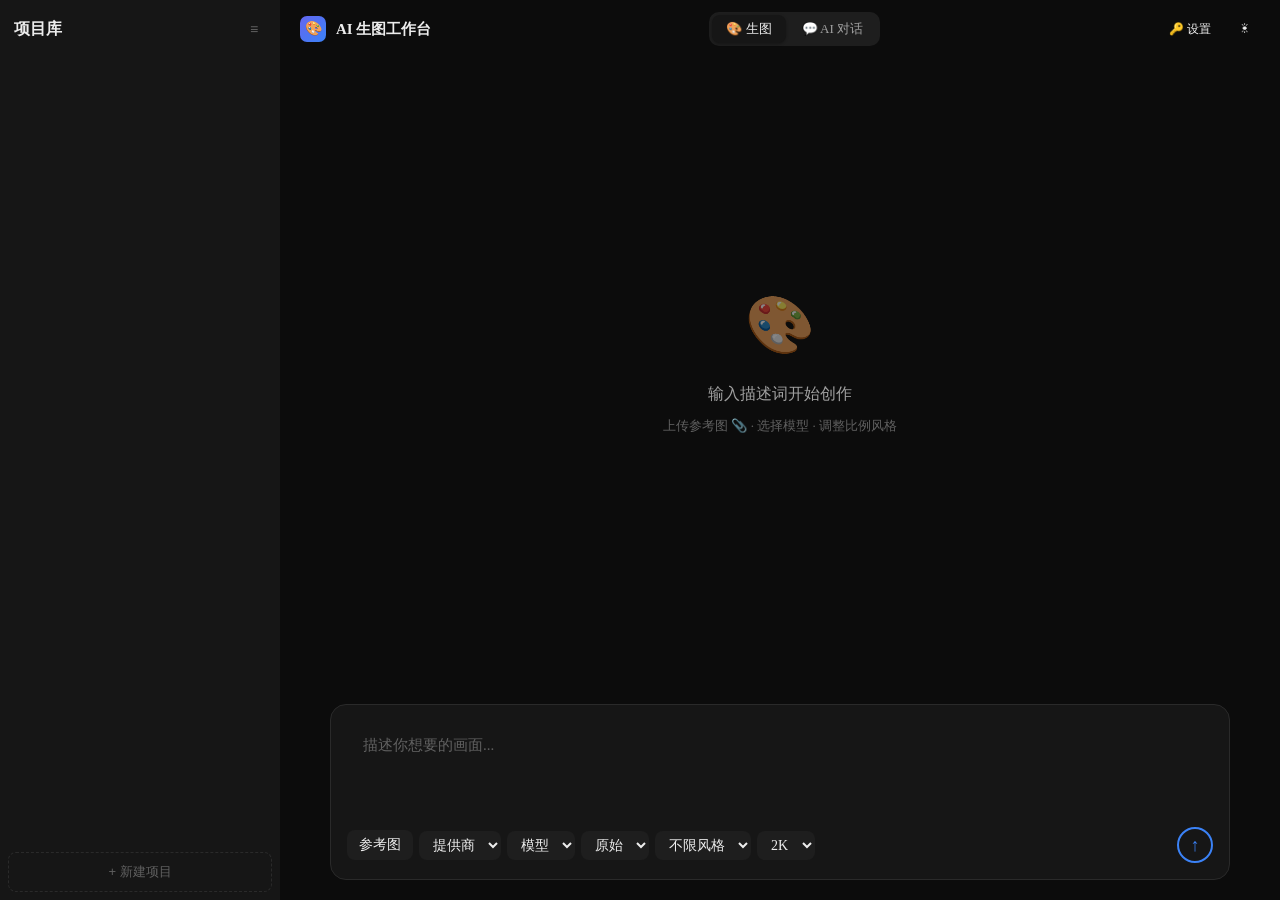
==== docs/index.html @ 6ff05319 "feat: 添加 Google AI Studio — Gemini 2.5 Flash/Pro 对话 + Imagen 4 生图 | v2.3.0" ====
﻿<!DOCTYPE html>
<html lang="zh-CN">
<head>
  <meta charset="UTF-8">
  <meta name="app-version" content="2.1.0-20260521">
  <meta name="viewport" content="width=device-width, initial-scale=1.0">
  <title>AI 图片生成工作台</title>
  <link rel="stylesheet" href="css/style.css">
  <link rel="icon" href="data:image/svg+xml,<svg xmlns='http://www.w3.org/2000/svg' viewBox='0 0 32 32'><rect width='32' height='32' rx='8' fill='%233b82f6'/><text x='16' y='22' text-anchor='middle' fill='white' font-size='18'>🎨</text></svg>">
</head>
<body class="dark">

<div class="app-layout">

  <!-- ===== 左侧项目栏 ===== -->
  <aside class="sidebar" id="sidebar">
    <div class="sidebar-header">
      <span class="sidebar-title">项目库</span>
      <button class="btn-view-toggle" id="viewToggle" title="切换视图">≡</button>
    </div>
    <div class="project-list" id="projectList">
      <!-- JS 动态渲染 -->
    </div>
    <button class="btn-new-project" id="newProjectBtn">+ 新建项目</button>
  </aside>

  <!-- ===== 右侧主区域 ===== -->
  <main class="main-area">

    <header class="header">
      <div class="header-left">
        <div class="header-logo">🎨</div>
        <h1>AI 生图工作台</h1>
      </div>
      <div class="header-center">
        <div class="header-tabs" id="headerTabs">
          <button class="header-tab active" data-tab="image">🎨 生图</button>
          <button class="header-tab" data-tab="dialog">💬 AI 对话</button>
        </div>
      </div>
      <div class="header-right">
        <button class="btn btn-ghost btn-sm" id="settingsBtn">🔑 设置</button>
        <button class="btn btn-ghost btn-icon" id="themeToggle">☀</button>
      </div>
    </header>

    <div class="chat-view active" id="imageView">
      <div class="chat-container" id="chatContainer">
      <div class="chat-empty" id="chatEmpty">
        <div class="chat-empty-icon">🎨</div>
        <p>输入描述词开始创作</p>
        <p class="chat-empty-hint">上传参考图 📎 · 选择模型 · 调整比例风格</p>
      </div>
      <div class="chat-messages" id="chatMessages"></div>
      </div>
    </div>

    <div class="chat-view" id="dialogView">
      <div class="chat-container dialog-container" id="dialogContainer">
        <div class="chat-empty" id="dialogEmpty">
          <div class="chat-empty-icon">💬</div>
          <p>Gemini 3.1 Pro 智能对话</p>
          <p class="chat-empty-hint">随意聊天，也可以帮你构思生图 Prompt</p>
        </div>
        <div class="chat-messages dialog-messages" id="dialogMessages"></div>
      </div>
    </div>

    <!-- ===== 输入栏 ===== -->
    <div class="input-bar chat-view active" id="inputBar">
      <div class="input-bar-card">
        <div class="drag-overlay" id="dragOverlay">
          <div class="drag-overlay-icon">📎</div>
          <div class="drag-overlay-text">释放图片即可上传</div>
        </div>
        <textarea class="chat-input" id="chatInput" placeholder="描述你想要的画面..." rows="3" autofocus></textarea>
        <div class="attach-preview hidden" id="attachPreview"></div>
        <div class="input-toolbar">
          <div class="toolbar-left">
            <button class="toolbar-ref-btn" id="attachBtn">参考图</button>
            <select id="providerSelect" class="toolbar-select"><option value="">提供商</option></select>
            <select id="modelSelect" class="toolbar-select"><option value="">模型</option></select>
            <select id="sizeSelect" class="toolbar-select">
              <option value="">原始</option>
              <option value="1024x1024">1:1</option>
              <option value="1024x768">4:3</option>
              <option value="768x1024">3:4</option>
              <option value="1792x1024">16:9</option>
              <option value="1024x1792">9:16</option>
            </select>
            <select id="styleSelect" class="toolbar-select">
              <option value="">不限风格</option>
              <option value="photorealistic">写实</option>
              <option value="anime">二次元</option>
              <option value="oil-painting">油画</option>
              <option value="watercolor">水彩</option>
              <option value="cyberpunk">赛博朋克</option>
              <option value="minimalist">极简</option>
              <option value="3d-render">3D</option>
              <option value="pixel-art">像素</option>
            </select>
            <select id="qualitySelect" class="toolbar-select">
              <option value="2K">2K</option>
              <option value="4K">4K</option>
            </select>
          </div>
          <button class="btn btn-send-icon" id="sendBtn" title="生成">↑</button>
        </div>
      </div>
    </div>

    <div class="input-bar chat-view" id="dialogInputBar">
      <div class="input-bar-card input-bar-card">
        <textarea class="chat-input" id="dialogInput" placeholder="和 Gemini 3.1 Pro 聊天..." rows="3"></textarea>
        <div class="attach-preview hidden" id="dialogAttachPreview"></div>
        <div class="input-toolbar dialog-toolbar">
          <div class="toolbar-left">
            <button class="toolbar-ref-btn" id="dialogAttachBtn">参考图</button>            <select id="dialogModelSelect" class="toolbar-select">
            <option value="gemini-3.1-pro-preview">✨ Gemini 3.1 Pro</option>
            <option value="gemini-2.5-flash">Gemini 2.5 Flash (免费)</option>
            <option value="gemini-2.5-pro">Gemini 2.5 Pro (免费)</option>
            <option value="gemini-3.1-flash-preview-thinking-128">⚡ Gemini 3.1 Flash</option>
          </select>
          </div>
          <button class="btn btn-send-icon dialog-send-btn" id="dialogSendBtn" title="发送">↑</button>
        </div>
      </div>
    </div>

  </main>
</div>

<!-- ===== Lightbox ===== -->
<div class="lightbox" id="lightbox">
  <div class="lightbox-content">
    <button class="lightbox-close" id="lightboxClose">×</button>
    <img src="" alt="">
    <div class="lightbox-info"></div>
  </div>
  <div class="lightbox-actions">
    <button id="lightboxDownload">↓ 下载</button>
    <button id="lightboxRedo">↰ 做同款</button>
    <button id="lightboxContinue">✏️ 继续修改</button>
  </div>
</div>

<!-- ===== Toast ===== -->
<div class="toast-container" id="toastContainer"></div>

<!-- ===== 设置弹窗 ===== -->
<div class="modal-overlay hidden" id="settingsModal">
  <div class="modal">
    <h3>API Key 配置</h3>
    <p class="modal-hint">Key 仅保存在浏览器本地</p>
    <div class="form-group"><label>Google AI Studio (免费)</label><input type="password" class="apikey-input" data-provider="google" placeholder="AIzaSy..."></div>
    <div class="form-group"><label>BLTCY AI</label><input type="password" class="apikey-input" data-provider="bltcy" placeholder="sk-..."></div>
    <div class="form-group"><label>ChatGPT / OpenAI</label><input type="password" class="apikey-input" data-provider="chatgpt-image" placeholder="sk-..."></div>
    <div class="form-group"><label>豆包 (火山引擎)</label><input type="password" class="apikey-input" data-provider="doubao" placeholder="..."></div>
    <div class="modal-actions">
      <button class="btn" id="settingsClose">取消</button>
      <button class="btn btn-primary" onclick="window._saveSettings()">保存</button>
    </div>
  </div>
</div>

<!-- ===== 项目弹窗 ===== -->
<div class="modal-overlay hidden" id="projectModal">
  <div class="modal">
    <h3 id="projectModalTitle">新建项目</h3>
    <div class="form-group"><label>项目名称</label><input type="text" id="projectNameInput" placeholder="输入项目名..."></div>
    <div class="modal-actions">
      <button class="btn" id="projectModalClose">取消</button>
      <button class="btn btn-primary" id="projectModalSave">确认</button>
    </div>
  </div>
</div>

<script src="js/db.js"></script>
<script src="js/providers.js"></script>
<script src="js/app.js"></script>

</body>
</html>
---- docs/css/style.css ----
﻿:root{--bg:#fcfcfc;--bg-card:#f2f2f2;--bg-input:#f3f4f6;--bg-hover:#f0f0f0;--text:#000000;--text-secondary:#6b7280;--text-muted:#9ca3af;--border:#e5e7eb;--accent:#2563eb;--accent-hover:#1d4ed8;--accent-light:#eff6ff;--danger:#ef4444;--success:#10b981;--radius:12px;--radius-sm:8px;--shadow:0 1px 3px rgba(0,0,0,.06);--shadow-lg:0 10px 25px rgba(0,0,0,.08);--transition:.2s ease;--font:-apple-system,BlinkMacSystemFont,''Segoe UI'',''PingFang SC'',''Microsoft YaHei'',sans-serif;--sidebar-w:280px}
.dark{--bg:#0c0c0c;--bg-card:#161616;--bg-input:#1e1e1e;--bg-hover:#252525;--text:#ededed;--text-secondary:#a0a0a0;--text-muted:#606060;--border:#2a2a2a;--accent:#3b82f6;--accent-hover:#60a5fa;--accent-light:#1e3a5f;--shadow:0 1px 3px rgba(0,0,0,.3);--shadow-lg:0 10px 25px rgba(0,0,0,.4)}
*,*::before,*::after{box-sizing:border-box;margin:0;padding:0}
html{font-size:16px;-webkit-font-smoothing:antialiased}
body{font-family:var(--font);background:var(--bg);color:var(--text);line-height:1.6;min-height:100vh;transition:background var(--transition),color var(--transition)}

/* ===== App Layout ===== */
.app-layout{display:flex;height:100vh;overflow:hidden}

/* ===== Sidebar ===== */
.sidebar{width:var(--sidebar-w);min-width:var(--sidebar-w);background:var(--bg-card);display:flex;flex-direction:column;overflow:hidden}
.sidebar-header{display:flex;align-items:center;justify-content:space-between;padding:16px 14px 12px}
.sidebar-title{font-size:16px;font-weight:700;color:var(--text)}
.btn-view-toggle{width:24px;height:24px;border-radius:4px;border:none;background:transparent;color:var(--text-muted);cursor:pointer;font-size:14px;display:flex;align-items:center;justify-content:center;transition:all var(--transition)}
.btn-view-toggle:hover{background:var(--bg-hover);color:var(--text)}
.project-list{flex:1;overflow-y:auto;padding:0 8px}
.project-item{display:flex;align-items:center;gap:10px;padding:8px 10px;border-radius:var(--radius-sm);cursor:pointer;transition:all var(--transition);margin-bottom:2px;color:var(--text-secondary);font-size:16px;font-weight:500}
.project-item:hover{background:var(--bg-hover);color:var(--text)}
.project-item.active{background:var(--accent-light);color:var(--accent)}
.project-item .proj-thumb{width:48px;height:48px;border-radius:6px;object-fit:cover;flex-shrink:0;background:var(--bg-input)}
.project-item .proj-thumb-placeholder{width:48px;height:48px;border-radius:6px;flex-shrink:0;background:var(--bg-input);display:flex;align-items:center;justify-content:center;font-size:16px}
.project-item .proj-info{flex:1;min-width:0;display:flex;flex-direction:column;gap:2px}
.project-item .proj-name{overflow:hidden;text-overflow:ellipsis;white-space:nowrap}
.project-item .proj-date{font-size:11px;color:var(--text-muted)}
.project-item .proj-del{opacity:0;font-size:14px;color:var(--text-muted);cursor:pointer;padding:2px 4px;transition:all var(--transition)}
.project-item:hover .proj-del{opacity:1}
.project-item .proj-del:hover{color:var(--danger)}
.project-item.list-view .proj-thumb,.project-item.list-view .proj-thumb-placeholder{display:none}
.project-item.list-view{gap:6px;padding:6px 10px}
.project-item.list-view .proj-date{display:none}
.btn-new-project{flex-shrink:0;margin:8px;padding:10px;border-radius:var(--radius-sm);border:1px dashed var(--border);background:transparent;color:var(--text-muted);font-size:13px;cursor:pointer;text-align:center;transition:all var(--transition)}
.btn-new-project:hover{border-color:var(--accent);color:var(--accent)}

/* ===== Main ===== */
.main-area{flex:1;display:flex;flex-direction:column;min-width:0;overflow:hidden}

/* ===== Header ===== */
.header{display:flex;align-items:center;padding:12px 20px;flex-shrink:0}.header-left{display:flex;align-items:center;gap:10px;flex-shrink:0}.header-center{flex:1;display:flex;justify-content:center}.header-right{display:flex;align-items:center;gap:6px;flex-shrink:0}
.header-logo{width:26px;height:26px;border-radius:7px;background:linear-gradient(135deg,#6366f1,#3b82f6);display:flex;align-items:center;justify-content:center;color:#fff;font-size:14px;flex-shrink:0}
.header h1{font-size:15px;font-weight:600;white-space:nowrap}
/* header-spacer removed - using header-center instead */

/* ===== Header Tabs ===== */
.header-tabs{display:flex;align-items:center;gap:2px;background:var(--bg-input);border-radius:10px;padding:3px}
.header-tab{padding:5px 14px;border-radius:8px;border:none;background:transparent;color:var(--text-secondary);font-size:13px;font-weight:500;font-family:var(--font);cursor:pointer;white-space:nowrap;transition:all var(--transition);display:flex;align-items:center;gap:5px}
.header-tab:hover{color:var(--text);background:var(--bg-hover)}
.header-tab.active{background:var(--bg-card);color:var(--text);box-shadow:var(--shadow)}

/* ===== Chat View Toggle ===== */
.chat-view{display:none;flex:1;flex-direction:column;min-height:0}
.chat-view.active{display:flex}

/* ===== Dialog Container ===== */
.dialog-container{flex:1;overflow-y:auto;padding:0 20px}
.dialog-messages{gap:16px}

/* ===== Dialog Bubbles ===== */
.dialog-bubble{max-width:80%;animation:fadeIn .3s ease;position:relative}
.dialog-bubble.user{align-self:flex-end}
.dialog-bubble.ai{align-self:flex-start}
.dialog-bubble-text{padding:10px 16px;border-radius:16px;font-size:15px;line-height:1.65;word-break:break-word}
.dialog-bubble.user .dialog-bubble-text{background:var(--accent);color:#fff;border-radius:18px 4px 18px 18px}
.dialog-bubble.ai .dialog-bubble-text{background:var(--bg-card);color:var(--text);border-radius:4px 18px 18px 18px}
.dialog-bubble.ai .dialog-bubble-text p{margin:6px 0}
.dialog-bubble.ai .dialog-bubble-text p:first-child{margin-top:0}
.dialog-bubble.ai .dialog-bubble-text p:last-child{margin-bottom:0}
.dialog-bubble.ai .dialog-bubble-text pre{background:var(--bg-input);border-radius:8px;padding:12px;overflow-x:auto;margin:8px 0;font-size:13px;line-height:1.5}
.dialog-bubble.ai .dialog-bubble-text code{font-family:'SF Mono','Fira Code','Consolas',monospace;font-size:13px}
.dialog-bubble.ai .dialog-bubble-text pre code{background:none;padding:0}
.dialog-bubble.ai .dialog-bubble-text ul,.dialog-bubble.ai .dialog-bubble-text ol{padding-left:20px;margin:6px 0}
.dialog-bubble.ai .dialog-bubble-text li{margin:2px 0}
.dialog-bubble.ai .dialog-bubble-text strong{font-weight:600}
.dialog-bubble.ai .dialog-bubble-text em{font-style:italic}
.dialog-bubble.ai .dialog-bubble-text h1,.dialog-bubble.ai .dialog-bubble-text h2,.dialog-bubble.ai .dialog-bubble-text h3{font-weight:600;margin:8px 0 4px;line-height:1.3}
.dialog-bubble.ai .dialog-bubble-text h1{font-size:18px}
.dialog-bubble.ai .dialog-bubble-text h2{font-size:16px}
.dialog-bubble.ai .dialog-bubble-text h3{font-size:14px}

.dialog-bubble-actions{display:flex;gap:4px;margin-top:6px}
.dialog-bubble-actions button{padding:4px 10px;border-radius:6px;border:1px solid var(--border);background:var(--bg-card);color:var(--text-secondary);cursor:pointer;font-size:12px;font-family:var(--font);transition:all var(--transition);display:flex;align-items:center;gap:4px}
.dialog-bubble-actions button:hover{color:var(--accent);border-color:var(--accent);background:var(--accent-light)}

/* ===== Dialog Input ===== */
.dialog-input{padding:12px 20px 20px;flex:0 0 auto!important}

.dialog-toolbar{margin-top:10px;display:flex;align-items:center;justify-content:space-between}



/* ===== Bridge Button in Dialog ===== */
.dialog-bridge-btn{padding:4px 10px;border-radius:6px;border:1px dashed var(--accent);background:transparent;color:var(--accent);cursor:pointer;font-size:12px;font-family:var(--font);transition:all var(--transition);margin-top:6px}
.dialog-bridge-btn:hover{background:var(--accent);color:#fff;border-style:solid}


/* ===== Buttons ===== */
.btn{display:inline-flex;align-items:center;gap:4px;padding:6px 12px;border-radius:var(--radius-sm);font-size:13px;font-weight:500;font-family:var(--font);cursor:pointer;border:1px solid var(--border);background:var(--bg-card);color:var(--text);transition:all var(--transition);white-space:nowrap}
.btn:hover{background:var(--bg-hover)}
.btn-primary{background:var(--accent);color:#fff;border-color:var(--accent)}
.btn-primary:hover{background:var(--accent-hover)}
.btn-ghost{border-color:transparent;background:transparent}
.btn-ghost:hover{background:var(--bg-hover)}
.btn-sm{padding:5px 10px;font-size:12px}
.btn-icon{padding:6px;min-width:32px;justify-content:center;border:none;background:transparent}
.btn-icon:hover{background:var(--bg-hover)}
.btn-send-icon{width:36px;height:36px;border-radius:50%;padding:0;font-size:18px;font-weight:700;flex-shrink:0;align-self:flex-end;display:flex;align-items:center;justify-content:center;border:2px solid var(--accent);background:transparent;color:var(--accent);cursor:pointer;transition:all var(--transition)}.btn-send-icon:hover{background:var(--accent);color:#fff}.btn-send-icon:disabled{opacity:.4;cursor:not-allowed}
.btn:disabled{opacity:.4;cursor:not-allowed}.btn-send-icon.btn-cancel{border-color:var(--danger)!important;color:var(--danger)!important;background:transparent!important}.btn-send-icon.btn-cancel:hover{background:var(--danger)!important;color:#fff!important}

/* ===== Chat ===== */
.chat-container{flex:1;overflow-y:auto;padding:0 20px;display:flex;flex-direction:column}
.chat-empty{flex:1;display:flex;flex-direction:column;align-items:center;justify-content:center;gap:10px;text-align:center;color:var(--text-secondary);padding:40px}
.chat-empty-icon{font-size:56px;opacity:.5}
.chat-empty-hint{font-size:13px;color:var(--text-muted)}
.chat-messages{display:flex;flex-direction:column;gap:20px;padding:16px 0;max-width:860px;width:100%;margin:0 auto}

/* ===== Chat Bubbles ===== */
.chat-bubble{max-width:80%;animation:fadeIn .3s ease;position:relative}
.chat-bubble.user{align-self:flex-end}
.chat-bubble.ai{align-self:flex-start}
.chat-bubble-text{color:var(--text);padding:8px 14px;border-radius:12px;font-size:16px;line-height:1.5;word-break:break-word;background:var(--bg-card)}
.chat-bubble.ai .chat-bubble-text{background:var(--bg-card);color:var(--text);border-radius:4px 18px 18px 18px;padding:10px 16px}
.chat-bubble-image{margin-top:6px}
.chat-bubble-image img{max-width:420px;max-height:340px;border-radius:16px;display:block;cursor:pointer;transition:transform var(--transition)}
.chat-bubble-image img:hover{transform:scale(1.02)}
.chat-bubble-actions{display:flex;gap:4px;margin-top:8px}
.chat-bubble-actions button{width:28px;height:28px;border-radius:6px;border:none;background:transparent;color:var(--text-secondary);cursor:pointer;font-size:15px;display:flex;align-items:center;justify-content:center;transition:all var(--transition)}
.chat-bubble-actions button:hover{color:var(--text);background:var(--bg-hover)}
.chat-bubble-time{font-size:10px;color:var(--text-muted);margin-top:4px;padding-left:2px}
.msg-del-btn{position:absolute;top:-6px;right:-6px;width:22px;height:22px;border-radius:50%;background:var(--danger);color:#fff;border:none;cursor:pointer;font-size:11px;display:none;align-items:center;justify-content:center;line-height:1;z-index:2}
.chat-bubble:hover .msg-del-btn,.chat-bubble.ai:hover .msg-del-btn{display:flex}
.chat-bubble.user .msg-del-btn{right:auto;left:-6px}

/* ===== Input Bar ===== */
.input-bar{max-width:900px;margin:0 auto;width:100%;padding:12px 0 20px;flex:0 0 auto!important}
.input-bar-card{width:100%;background:#fff;border:1px solid var(--border);border-radius:16px;padding:16px;position:relative}.dark .input-bar-card{background:var(--bg-card)}
.input-bar-card.drag-over{border-color:var(--accent);box-shadow:0 0 0 1px var(--accent)}
.chat-input{display:block;width:100%;min-height:72px;max-height:360px;padding:12px 16px;border:none;border-radius:10px;background:transparent;color:var(--text);font-size:15px;font-family:var(--font);line-height:1.6;outline:none;resize:none;transition:background var(--transition)}
.chat-input:focus{background:transparent}
.chat-input::placeholder{color:var(--text-muted)}
.attach-preview{display:flex;gap:6px;overflow-x:auto;padding:8px 0 0 0;flex-wrap:wrap}
.attach-preview img{height:40px;border-radius:6px;border:1px solid var(--border)}
.attach-preview .attach-item{position:relative;flex-shrink:0}
.attach-preview .attach-del{position:absolute;top:-7px;right:-7px;width:18px;height:18px;border-radius:50%;background:var(--danger);color:#fff;border:none;cursor:pointer;font-size:10px;display:flex;align-items:center;justify-content:center;line-height:1}
.input-toolbar{display:flex;align-items:center;justify-content:space-between;gap:8px;margin-top:10px;flex-wrap:wrap}
.toolbar-left{display:flex;align-items:center;gap:6px;flex-wrap:wrap}
.toolbar-select{padding:6px 10px;border:none;border-radius:8px;background:var(--bg-input);color:var(--text);font-size:14px;font-family:var(--font);cursor:pointer;outline:none;transition:all var(--transition)}
.toolbar-select:focus{outline:2px solid var(--accent);outline-offset:-2px}
.toolbar-select option{background:var(--bg-card);color:var(--text)}
.toolbar-ref-btn{padding:6px 12px;border:none;border-radius:8px;background:var(--bg-input);color:var(--text);font-size:14px;font-family:var(--font);cursor:pointer;white-space:nowrap;transition:all var(--transition)}
.toolbar-ref-btn:hover{background:var(--bg-hover);color:var(--accent)}

/* ===== Drag Overlay ===== */
.drag-overlay{display:none;position:absolute;inset:0;background:var(--accent-light);border-radius:16px;z-index:10;flex-direction:column;align-items:center;justify-content:center;gap:8px}
.input-bar-card.drag-over .drag-overlay{display:flex}
.drag-overlay-icon{font-size:32px;opacity:.6}
.drag-overlay-text{font-size:14px;color:var(--accent);font-weight:500}

/* ===== Lightbox ===== */
.lightbox{position:fixed;inset:0;z-index:1000;background:rgba(0,0,0,.92);display:flex;align-items:center;justify-content:center;opacity:0;pointer-events:none;transition:opacity .3s}
.lightbox.open{opacity:1;pointer-events:all}
.lightbox-content{max-width:90vw;max-height:80vh;position:relative}
.lightbox-content img{max-width:90vw;max-height:80vh;border-radius:8px;object-fit:contain}
.lightbox-close{position:absolute;top:-36px;right:0;background:none;border:none;color:#fff;font-size:28px;cursor:pointer;opacity:.7}
.lightbox-close:hover{opacity:1}
.lightbox-info{position:absolute;bottom:-40px;left:0;right:0;color:#aaa;font-size:13px;text-align:center}
.lightbox-actions{display:flex;gap:8px;justify-content:center;position:fixed;bottom:80px;left:50%;transform:translateX(-50%)}
.lightbox-actions button{padding:8px 16px;border-radius:var(--radius-sm);background:rgba(255,255,255,.1);color:#fff;border:1px solid rgba(255,255,255,.15);cursor:pointer;font-size:13px;font-family:var(--font);transition:background var(--transition)}
.lightbox-actions button:hover{background:rgba(255,255,255,.2)}

/* ===== Loading ===== */
.loading-dots{display:flex;align-items:center;gap:8px;padding:12px 16px;align-self:flex-start}
.loading-dots span{width:8px;height:8px;border-radius:50%;background:var(--text-muted);animation:dotBounce 1.4s infinite ease-in-out}
.loading-dots span:nth-child(1){animation-delay:0s}
.loading-dots span:nth-child(2){animation-delay:.2s}
.loading-dots span:nth-child(3){animation-delay:.4s}

@keyframes dotBounce{0%,80%,100%{transform:scale(.6);opacity:.4}40%{transform:scale(1);opacity:1}}

/* ===== Modal ===== */
.modal-overlay{position:fixed;inset:0;z-index:1100;background:rgba(0,0,0,.6);display:flex;align-items:center;justify-content:center}
.modal{background:var(--bg-card);border:1px solid var(--border);border-radius:var(--radius);padding:24px;width:90%;max-width:420px;box-shadow:var(--shadow-lg)}
.modal h3{font-size:15px;font-weight:600;margin-bottom:16px}
.modal .form-group{margin-bottom:14px}
.modal .form-group label{display:block;font-size:12px;font-weight:500;color:var(--text-secondary);margin-bottom:4px}
.modal .form-group input{width:100%;padding:8px 12px;border:1px solid var(--border);border-radius:6px;background:var(--bg-input);color:var(--text);font-size:13px;font-family:var(--font);outline:none}
.modal .form-group input:focus{border-color:var(--accent)}
.modal-hint{font-size:12px;color:var(--text-muted);margin:-8px 0 16px}
.modal-actions{display:flex;gap:8px;justify-content:flex-end;margin-top:20px}

/* ===== Toast ===== */
.toast-container{position:fixed;bottom:24px;right:24px;z-index:2000;display:flex;flex-direction:column-reverse;gap:8px;align-items:flex-end;pointer-events:none}
.toast{padding:10px 20px;border-radius:var(--radius-sm);font-size:14px;color:#fff;text-align:center;animation:slideUp .3s ease;box-shadow:var(--shadow-lg);pointer-events:all}
.toast.success{background:var(--success)}.toast.error{background:var(--danger)}.toast.info{background:var(--accent)}

/* ===== Animations ===== */
@keyframes fadeIn{from{opacity:0;transform:translateY(8px)}to{opacity:1;transform:translateY(0)}}
@keyframes slideUp{from{transform:translateY(10px);opacity:0}to{transform:translateY(0);opacity:1}}

/* ===== Responsive ===== */
@media(max-width:768px){`n  .header-tabs{gap:0}`n  .header-tab{padding:4px 10px;font-size:12px}
  .sidebar{width:56px;min-width:56px}
  .sidebar-title,.project-item .proj-name,.btn-new-project{display:none}
  .sidebar-header{justify-content:center;padding:12px 0}
  .project-item{justify-content:center;padding:8px 0}
  .chat-container{padding:0 10px}
  .input-bar{padding:10px 0 14px}
  .input-bar-card{padding:12px}
  .chat-input{font-size:14px;min-height:56px;max-height:240px}
  .toolbar-select{font-size:12px;padding:5px 8px}
  .btn-send{padding:6px 14px;font-size:13px}
}
@media(max-width:480px){`n  .header-tab{padding:4px 8px;font-size:11px}
  .sidebar{display:none}
  .header{padding:10px 12px}
  .header h1{font-size:13px}
  .chat-bubble{max-width:92%}
  .input-toolbar{gap:4px}
  .toolbar-select{font-size:11px;padding:4px 6px}
  .input-bar{padding:8px 0 10px}
}

/* ===== Scrollbar ===== */
::-webkit-scrollbar{width:4px}
::-webkit-scrollbar-track{background:transparent}
::-webkit-scrollbar-thumb{background:var(--border);border-radius:2px}

.hidden{display:none !important}
.msg-del-btn{display:none !important}
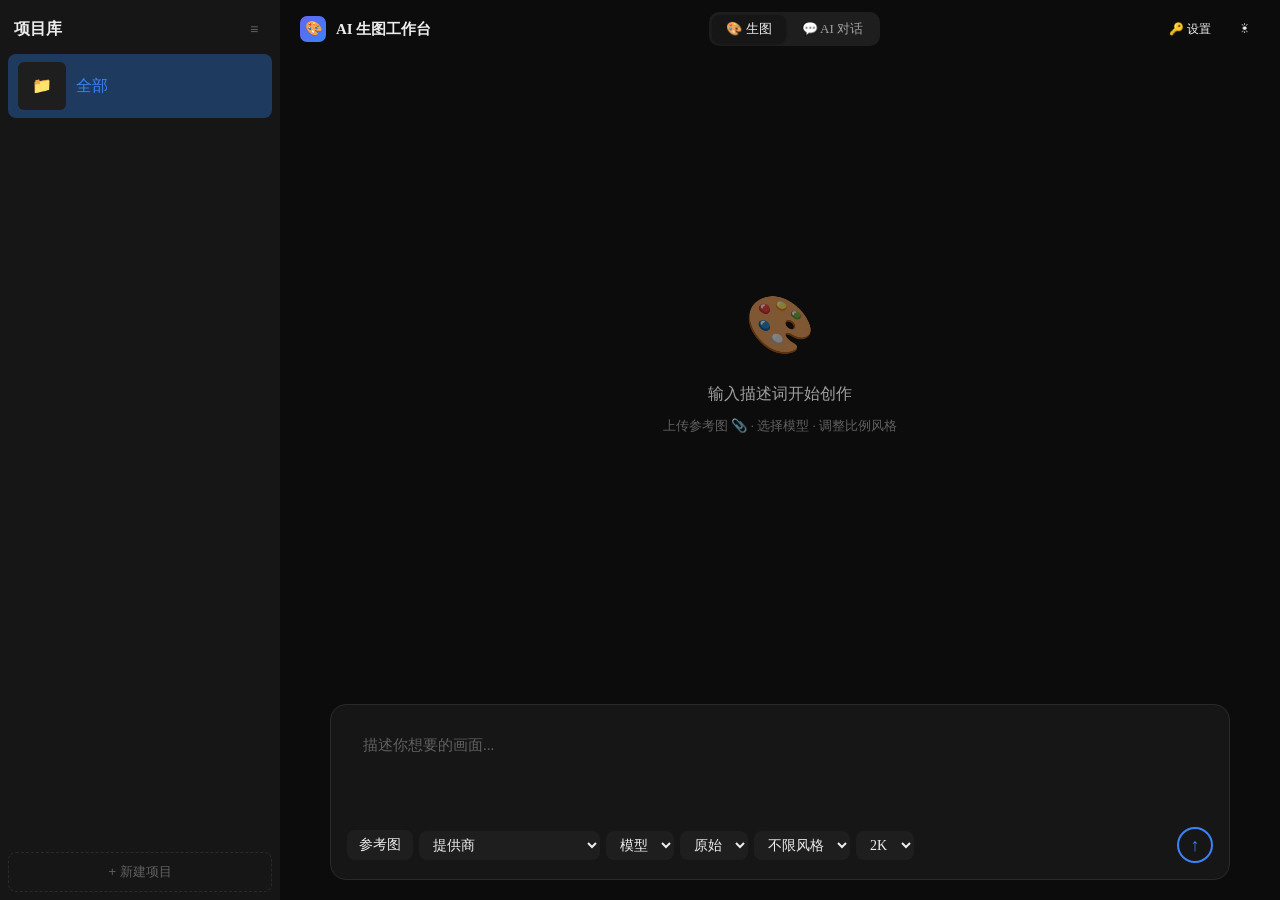
==== commit 6420f7d9: "fix: Google API v1 + gemini-2.0-flash-exp" ====
--- a/docs/index.html
+++ b/docs/index.html
@@ -110,15 +110,15 @@
     </div>
 
     <div class="input-bar chat-view" id="dialogInputBar">
-      <div class="input-bar-card input-bar-card">
+      <div class="input-bar-card">
         <textarea class="chat-input" id="dialogInput" placeholder="和 Gemini 3.1 Pro 聊天..." rows="3"></textarea>
         <div class="attach-preview hidden" id="dialogAttachPreview"></div>
-        <div class="input-toolbar dialog-toolbar">
+        <div class="input-toolbar">
           <div class="toolbar-left">
             <button class="toolbar-ref-btn" id="dialogAttachBtn">参考图</button>            <select id="dialogModelSelect" class="toolbar-select">
             <option value="gemini-3.1-pro-preview">✨ Gemini 3.1 Pro</option>
-            <option value="gemini-2.5-flash">Gemini 2.5 Flash (免费)</option>
-            <option value="gemini-2.5-pro">Gemini 2.5 Pro (免费)</option>
+            <option value="gemini-2.0-flash-exp">Gemini 2.0 Flash (免费)</option>
+            <option value="gemini-2.5-pro-exp">Gemini 2.5 Pro (免费)</option>
             <option value="gemini-3.1-flash-preview-thinking-128">⚡ Gemini 3.1 Flash</option>
           </select>
           </div>
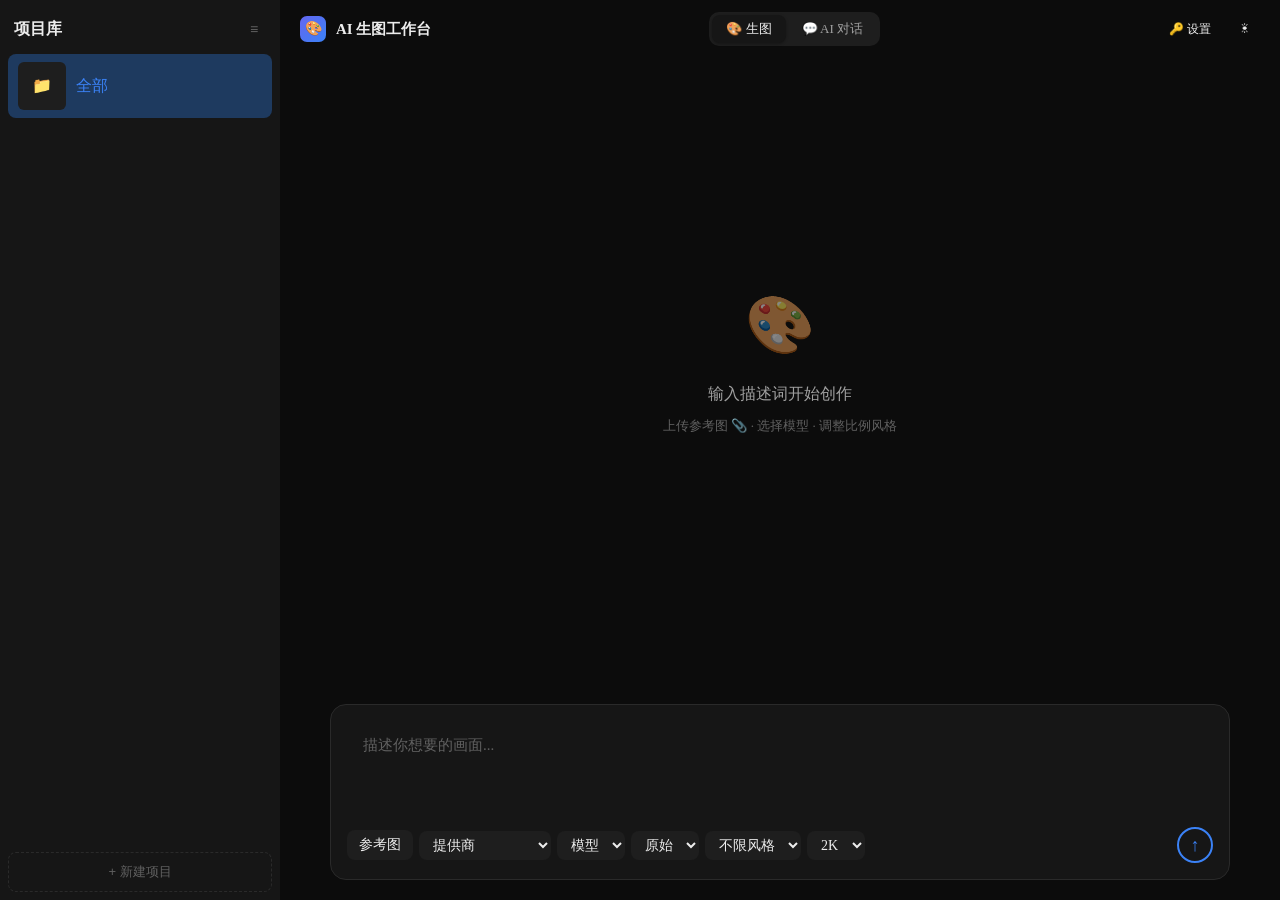
==== commit 521b2507: "fix: Google API v1 + gemini-2.0-flash" ====
--- a/docs/index.html
+++ b/docs/index.html
@@ -117,8 +117,8 @@
           <div class="toolbar-left">
             <button class="toolbar-ref-btn" id="dialogAttachBtn">参考图</button>            <select id="dialogModelSelect" class="toolbar-select">
             <option value="gemini-3.1-pro-preview">✨ Gemini 3.1 Pro</option>
-            <option value="gemini-2.0-flash-exp">Gemini 2.0 Flash (免费)</option>
-            <option value="gemini-2.5-pro-exp">Gemini 2.5 Pro (免费)</option>
+            <option value="gemini-2.0-flash">Gemini 2.0 Flash (免费)</option>
+            <option value="gemini-2.5-pro-exp">Gemini 2.0 Flash (快速)</option>
             <option value="gemini-3.1-flash-preview-thinking-128">⚡ Gemini 3.1 Flash</option>
           </select>
           </div>
